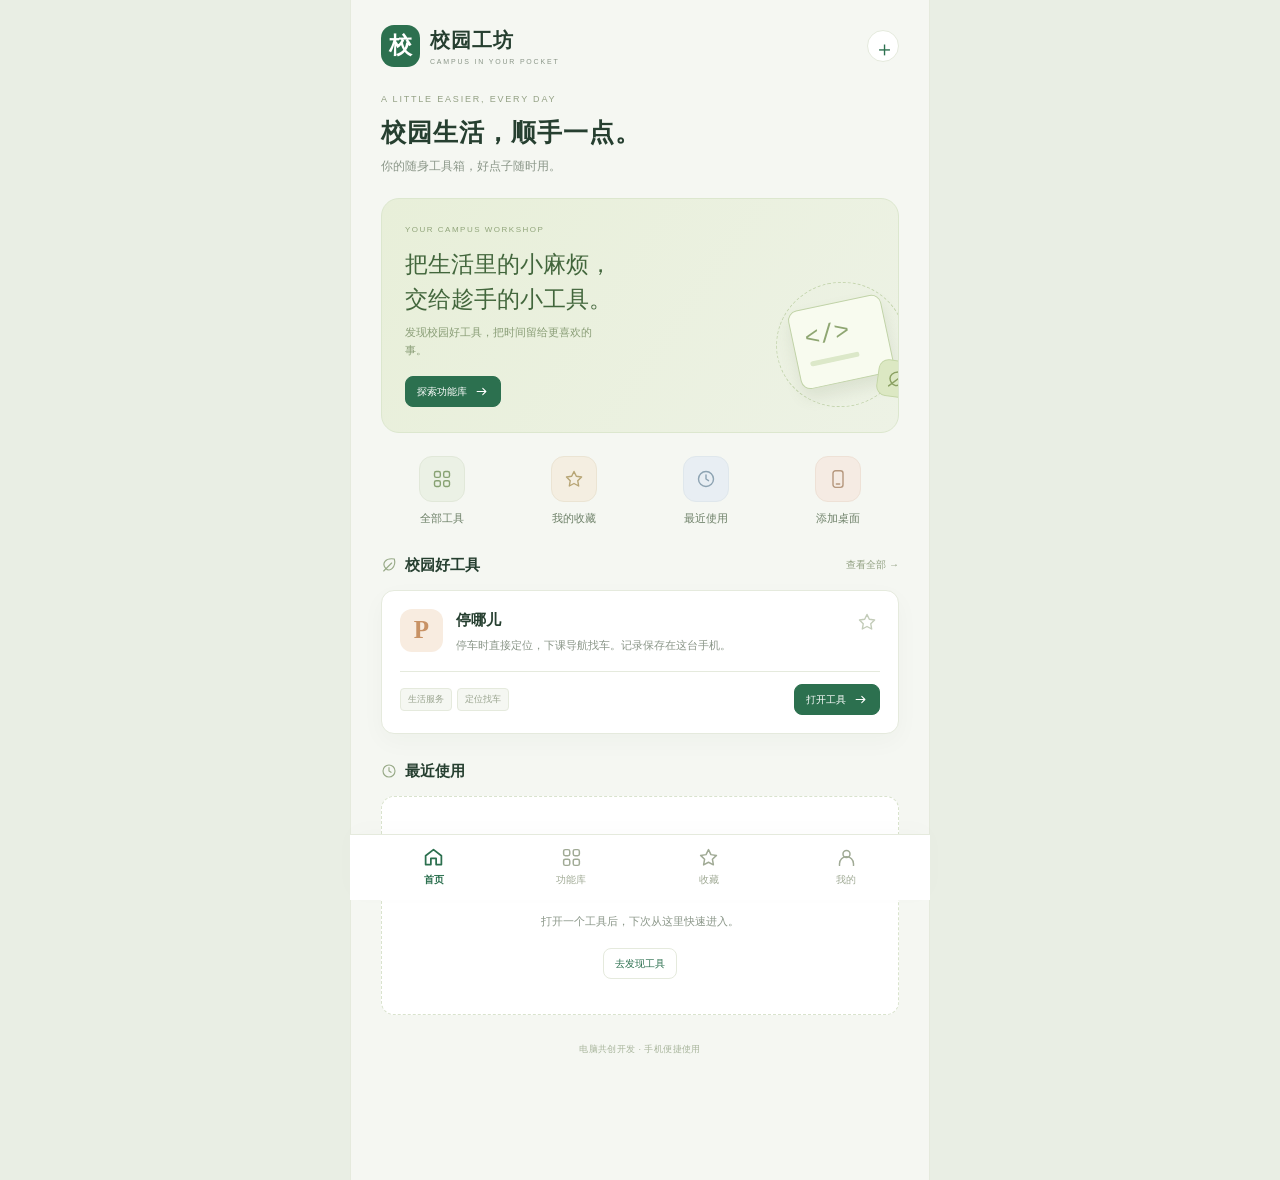
==== index.html @ c46b449a "Publish standalone campus mobile app" ====
<!doctype html><html lang="zh-CN"><head><meta charset="utf-8"><meta name="viewport" content="width=device-width,initial-scale=1,viewport-fit=cover"><meta name="theme-color" content="#f5f7f2"><meta name="apple-mobile-web-app-capable" content="yes"><meta name="apple-mobile-web-app-status-bar-style" content="default"><meta name="apple-mobile-web-app-title" content="校园工坊"><title>校园工坊 · 随身工具箱</title><link rel="manifest" href="manifest.webmanifest"><link rel="icon" href="icon.svg" type="image/svg+xml"><link rel="apple-touch-icon" href="icon-192.png"><link rel="stylesheet" href="style.css"></head><body><div class="app-shell"><header class="header"><a class="brand" href="#home"><span class="logo">校</span><span>校园工坊<small>CAMPUS IN YOUR POCKET</small></span></a><button id="install-top" class="icon-button" aria-label="安装到手机桌面">＋</button></header><main id="main"><div class="empty">正在打开你的校园工具箱…</div></main><nav id="nav" class="bottom-nav" aria-label="手机主导航"></nav><div id="connection" class="connection" hidden>当前离线，已安装的工具与手机记录仍可使用。<button id="retry">重新连接</button></div></div><dialog id="dialog"><div id="dialog-content"></div></dialog><div id="toast" role="status" aria-live="polite"></div><script src="device-store.js"></script><script src="device-ui.js"></script><script src="app.js"></script></body></html>
---- style.css ----
:root{--bg:#f5f7f2;--card:#fff;--ink:#263f30;--muted:#8a9688;--line:#e5eadd;--green:#2c704f;--tint:#eaf0e0;--shadow:0 8px 24px #28432908}*{box-sizing:border-box}html{scroll-behavior:smooth}body{margin:0;background:var(--bg);color:var(--ink);font:14px/1.6 "Segoe UI","Microsoft YaHei",sans-serif}button,input,select{font:inherit}a{color:inherit;text-decoration:none}button{cursor:pointer}button:disabled{opacity:.55;cursor:wait}button:focus-visible,a:focus-visible{outline:3px solid #a7c98c;outline-offset:3px}.app-shell{max-width:580px;margin:auto;min-height:100dvh}.header{padding:24px 24px 17px;display:flex;align-items:center;justify-content:space-between;gap:20px}.brand{display:flex;align-items:center;gap:10px;font-size:20px;font-weight:650;letter-spacing:1px}.brand small{display:block;font-size:7px;letter-spacing:1.8px;color:var(--muted);font-weight:400}.logo{background:var(--green);color:#fff;display:inline-grid;place-items:center;width:39px;height:42px;border-radius:13px;font-size:23px;flex-shrink:0}.icon-button{border:1px solid var(--line);background:var(--card);border-radius:50%;height:32px;width:32px;color:var(--green);font-size:21px}main{padding:8px 24px 120px}.eyebrow{font-size:9px;color:#94a185;letter-spacing:1.8px}.greeting{font-size:25px;font-weight:600;letter-spacing:1px;margin:7px 0 6px;line-height:1.5}.subtitle{font-size:12px;color:var(--muted);margin:0 0 22px}.hero{padding:25px 23px;border:1px solid #dce7ce;background:linear-gradient(125deg,#e8efd9,#edf2e5);border-radius:18px;position:relative;overflow:hidden;min-height:193px}.hero .eyebrow{font-size:8px;letter-spacing:1.5px;color:#91a57b}.hero h2{font-size:23px;font-weight:550;line-height:1.5;margin:10px 0 8px;color:#42663c;position:relative;z-index:1}.hero p{font-size:11px;color:#8a9e77;max-width:190px;margin:0 0 17px;position:relative;z-index:1}.hero .button{position:relative;z-index:1}.hero-art{position:absolute;right:-8px;bottom:25px;transform:rotate(-12deg);width:130px;height:125px}.hero-art:before{content:"";position:absolute;inset:0;border:1px dashed #c6d6b0;border-radius:50%}.art-window{position:absolute;left:18px;top:20px;width:95px;height:80px;border:1px solid #c1d3a8;border-radius:10px;background:#f8fbef;box-shadow:0 9px 15px #657b5020;padding:12px;color:#8fa672;font:25px/1.4 monospace}.art-window:after{content:"";display:block;background:#dce8c9;height:5px;width:50px;border-radius:3px;margin-top:5px}.art-leaf{position:absolute;bottom:-1px;right:0;width:37px;height:37px;border-radius:10px;background:#dce8c3;border:1px solid #c4d6a6;display:grid;place-items:center;color:#8ba163;transform:rotate(20deg)}.button{display:inline-flex;gap:7px;align-items:center;justify-content:center;border:1px solid var(--line);padding:10px 14px;background:var(--card);border-radius:8px;color:var(--green);font-size:12px;line-height:1.5}.button.primary{background:var(--green);border-color:var(--green);color:white}.button.small{padding:7px 11px;font-size:10px}.button.ghost{background:transparent;border-color:transparent}.icon{width:20px;height:20px;fill:none;stroke:currentColor;stroke-width:1.7;stroke-linecap:round;stroke-linejoin:round;flex-shrink:0}.button .icon{width:15px;height:15px}.shortcuts{display:grid;grid-template-columns:repeat(4,1fr);gap:9px;margin:23px 0 25px}.shortcut{text-align:center;display:block;font-size:11px;color:#6d8068}.shortcut .tile{display:grid;place-items:center;width:46px;height:46px;margin:0 auto 8px;border-radius:13px;border:1px solid #e1e8d9;background:#ebf1e5;color:#88a273}.shortcut:nth-child(2) .tile{background:#f4eee1;color:#b7a575;border-color:#ebe4d3}.shortcut:nth-child(3) .tile{background:#e8eef3;color:#8da3b2;border-color:#dfe7ec}.shortcut:nth-child(4) .tile{background:#f5ebe3;color:#b6987e;border-color:#eee1d6}.section-head{display:flex;justify-content:space-between;align-items:center;gap:15px;margin:25px 0 13px}.section-head h2{margin:0;font-size:15px;font-weight:600;display:flex;gap:8px;align-items:center}.section-head>a{font-size:10px;color:#93a284}.section-head .icon{width:16px;height:16px;color:#98aa88}.tool{border:1px solid var(--line);border-radius:13px;background:var(--card);padding:18px;margin-bottom:12px;box-shadow:var(--shadow)}.tool-top{display:flex;gap:13px;align-items:flex-start}.tool-icon{width:43px;height:43px;display:grid;place-items:center;background:#edf3e7;color:#819d68;border-radius:12px;flex-shrink:0}.tool-icon.parking{background:#f8ece0;color:#c89265}.tool-icon .letter{font-size:25px;font-weight:600;font-family:Georgia,serif}.tool-info{flex:1;min-width:0}.tool h3{font-size:15px;font-weight:600;line-height:1.5;margin:0 0 5px;overflow-wrap:anywhere}.tool p{font-size:11px;color:var(--muted);margin:0;line-height:1.8;overflow-wrap:anywhere}.star{border:0;background:none;padding:3px;color:#c3ccb9;flex-shrink:0}.star.on{color:#c1a35d}.star.on .icon{fill:#efe3b2}.tool-bottom{margin-top:15px;padding-top:12px;border-top:1px solid var(--line);display:flex;align-items:center;justify-content:space-between;gap:15px}.tag{font-size:9px;padding:3px 7px;background:var(--bg);border:1px solid var(--line);border-radius:4px;color:#99a38e}.tags{display:flex;gap:5px;flex-wrap:wrap}.empty{padding:35px 22px;border:1px dashed #d9e3cd;background:var(--card);border-radius:13px;text-align:center;color:var(--muted);font-size:12px;line-height:1.9}.empty .icon{width:30px;height:30px;color:#b3c3a2}.empty strong{display:block;font-weight:500;color:#7d9270;font-size:13px;margin:8px 0}.empty p{margin:5px 0 16px;font-size:11px}.empty .button{margin:0 4px}.bottom-nav{position:fixed;bottom:0;left:50%;transform:translateX(-50%);width:min(100%,580px);background:var(--card);border-top:1px solid var(--line);display:grid;grid-template-columns:repeat(4,1fr);padding:12px 15px calc(12px + env(safe-area-inset-bottom));z-index:8;box-shadow:0 -5px 25px #283b2004}.bottom-nav a{font-size:10px;text-align:center;color:#a0aa95;display:flex;align-items:center;gap:4px;flex-direction:column}.bottom-nav a.active{color:var(--green);font-weight:600}.bottom-nav a.active .icon{stroke-width:2}.bottom-nav .icon{width:21px;height:21px}.search{display:flex;gap:9px;align-items:center;background:var(--card);border:1px solid var(--line);border-radius:10px;padding:11px 13px;margin:19px 0 15px;color:#9bac8c}.search .icon{width:17px;height:17px}.search input{border:0;outline:0;width:100%;background:transparent;color:var(--ink);font-size:12px}.chips{display:flex;gap:8px;overflow:auto;padding:0 0 8px;scrollbar-width:none}.chip{border:1px solid var(--line);border-radius:20px;background:transparent;padding:6px 12px;font-size:11px;color:#99a58e;white-space:nowrap}.chip.active{color:var(--green);border-color:#cbdcba;background:#e9f0df}.catalog-count{font-size:10px;color:#a1ae94;margin:14px 0}.profile{border:1px solid var(--line);background:var(--card);border-radius:15px;padding:23px;display:flex;gap:14px;align-items:center;margin-top:20px}.avatar{width:48px;height:48px;background:#e8eddb;color:#8c9e74;display:grid;place-items:center;border-radius:50%;font-size:20px}.profile h2{font-size:16px;font-weight:600;margin:0 0 5px}.profile p{font-size:11px;color:var(--muted);margin:0}.stats{display:grid;grid-template-columns:1fr 1fr;gap:12px;margin:15px 0 22px}.stat{text-align:center;border:1px solid var(--line);background:var(--card);border-radius:11px;padding:17px}.stat strong{font-size:23px;font-weight:600;display:block;color:#6c865a}.stat span{color:var(--muted);font-size:10px}.settings{border:1px solid var(--line);background:var(--card);border-radius:13px;padding:0 17px}.setting{padding:16px 0;display:flex;align-items:center;gap:10px;border-bottom:1px solid var(--line)}.setting:last-child{border:0}.setting .icon{color:#a2b18c;width:18px;height:18px}.setting span{flex:1;font-size:12px}.setting small{font-size:10px;color:var(--muted)}.setting button{border:1px solid var(--line);background:var(--bg);border-radius:6px;color:var(--green);padding:5px 9px;font-size:10px}.note{font-size:10px;color:#9daa91;line-height:1.9;margin:19px 5px}.connection{position:fixed;bottom:85px;left:50%;transform:translateX(-50%);width:min(90%,520px);border:1px solid #e9d5b4;background:#fff8e8;color:#a0875a;border-radius:9px;padding:11px 15px;font-size:11px;z-index:10}.connection button{border:0;background:none;color:#846c42;text-decoration:underline}dialog{border:1px solid var(--line);border-radius:16px;background:var(--card);color:var(--ink);padding:25px;width:390px;max-width:calc(100vw - 30px);max-height:85vh;box-shadow:0 20px 60px #17332225}dialog::backdrop{background:#273b3255;backdrop-filter:blur(3px)}.dialog-head{display:flex;justify-content:space-between;align-items:center;margin-bottom:17px}.dialog-head h2{font-size:17px;margin:0}.close{border:0;background:var(--bg);color:var(--muted);border-radius:50%;width:28px;height:28px;font-size:18px}.dialog-copy{font-size:12px;color:var(--muted);line-height:2}.dialog-copy ol{padding-left:22px}.dialog-copy li{margin:9px 0}.dialog-copy strong{color:var(--ink);font-weight:500}#toast{position:fixed;bottom:100px;left:50%;transform:translate(-50%,12px);background:#345a3e;color:white;padding:11px 18px;border-radius:9px;max-width:85%;font-size:12px;opacity:0;pointer-events:none;z-index:30;transition:.2s}#toast.show{opacity:1;transform:translate(-50%,0)}#toast.error{background:#ad6f4d}.offline{max-width:440px;margin:12vh auto;text-align:center;padding:30px}.offline h1{font-size:23px}.offline p{color:var(--muted);font-size:13px;line-height:2}.app-footer{font-size:9px;text-align:center;color:#a8b59c;letter-spacing:.4px;margin:27px 0 4px}.dark{--bg:#202b23;--card:#28372c;--ink:#dbe6d1;--muted:#94a88a;--line:#3b4c36;--green:#8eaf70;--tint:#34472e}.dark .hero{background:linear-gradient(125deg,#344a2c,#354531);border-color:#4e6340}.dark .hero h2{color:#d0e0b9}.dark .hero p{color:#a1b48d}.dark .button.primary{color:#1e3520}.dark .chip.active{background:#3a4f31;color:#c1d3ae}.dark .tool-icon{background:#3d5033}.dark .tool-icon.parking{background:#4d4232}.dark .empty{border-color:#4b603e}.dark .avatar{background:#3d5033;color:#bbd19e}.dark .hero-art{opacity:.65}.dark .shortcuts .tile{background:#374830;border-color:#485c40}.dark .stat strong{color:#abc28f}@media(min-width:700px){.app-shell{border-left:1px solid var(--line);border-right:1px solid var(--line);background:var(--bg)}body{background:#e9eee4}.dark body{background:#152219}main{padding-left:30px;padding-right:30px}.header{padding-left:30px;padding-right:30px}}@media(max-width:350px){main,.header{padding-left:17px;padding-right:17px}.hero{padding:22px 18px}.hero-art{opacity:.5;right:-20px}.greeting{font-size:23px}.hero h2{font-size:21px}}
:root .shortcut-button{border:0;background:none;padding:0;font-family:inherit;cursor:pointer}:root .stat-button{font-family:inherit;cursor:pointer;color:inherit}
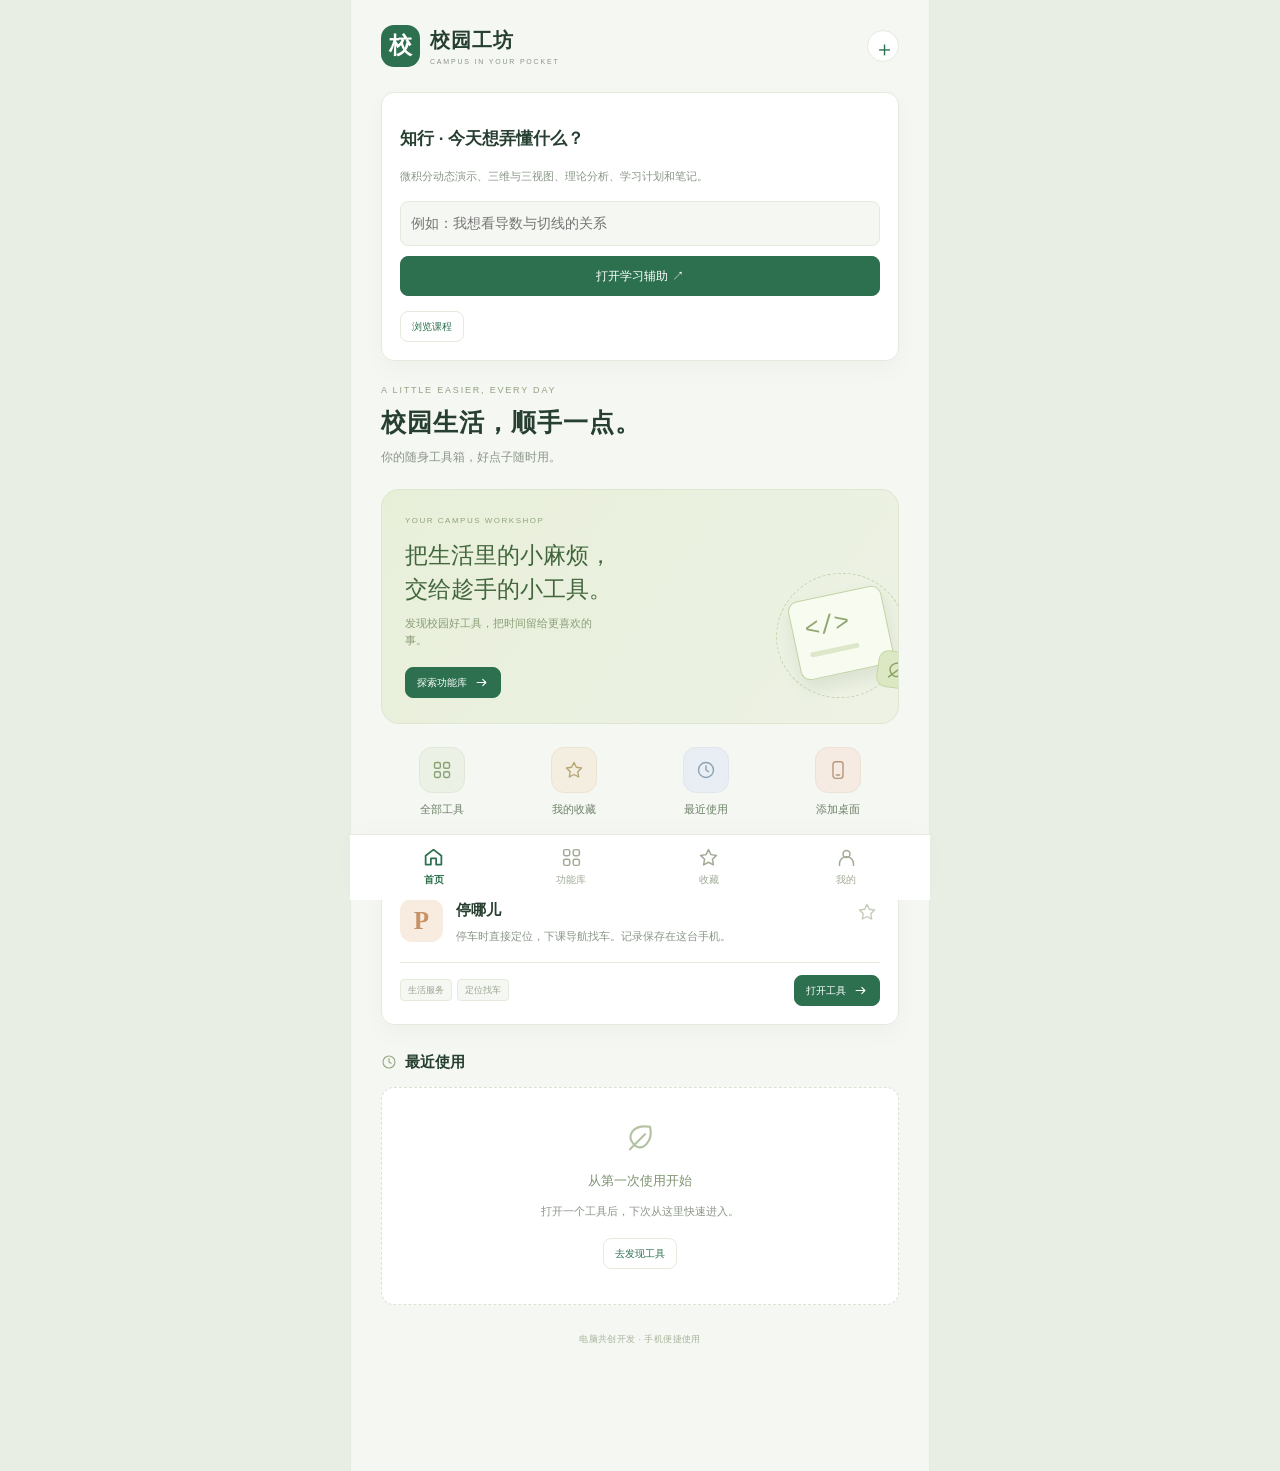
==== commit 07d19846: "Publish standalone campus mobile app" ====
--- a/index.html
+++ b/index.html
@@ -1 +1 @@
-<!doctype html><html lang="zh-CN"><head><meta charset="utf-8"><meta name="viewport" content="width=device-width,initial-scale=1,viewport-fit=cover"><meta name="theme-color" content="#f5f7f2"><meta name="apple-mobile-web-app-capable" content="yes"><meta name="apple-mobile-web-app-status-bar-style" content="default"><meta name="apple-mobile-web-app-title" content="校园工坊"><title>校园工坊 · 随身工具箱</title><link rel="manifest" href="manifest.webmanifest"><link rel="icon" href="icon.svg" type="image/svg+xml"><link rel="apple-touch-icon" href="icon-192.png"><link rel="stylesheet" href="style.css"></head><body><div class="app-shell"><header class="header"><a class="brand" href="#home"><span class="logo">校</span><span>校园工坊<small>CAMPUS IN YOUR POCKET</small></span></a><button id="install-top" class="icon-button" aria-label="安装到手机桌面">＋</button></header><main id="main"><div class="empty">正在打开你的校园工具箱…</div></main><nav id="nav" class="bottom-nav" aria-label="手机主导航"></nav><div id="connection" class="connection" hidden>当前离线，已安装的工具与手机记录仍可使用。<button id="retry">重新连接</button></div></div><dialog id="dialog"><div id="dialog-content"></div></dialog><div id="toast" role="status" aria-live="polite"></div><script src="device-store.js"></script><script src="device-ui.js"></script><script src="app.js"></script></body></html>
+<!doctype html><html lang="zh-CN"><head><meta charset="utf-8"><meta name="viewport" content="width=device-width,initial-scale=1,viewport-fit=cover"><meta name="theme-color" content="#f5f7f2"><meta name="apple-mobile-web-app-capable" content="yes"><meta name="apple-mobile-web-app-status-bar-style" content="default"><meta name="apple-mobile-web-app-title" content="校园工坊"><title>校园工坊 · 随身工具箱</title><link rel="manifest" href="manifest.webmanifest"><link rel="icon" href="icon.svg" type="image/svg+xml"><link rel="apple-touch-icon" href="icon-192.png"><link rel="stylesheet" href="style.css"></head><body><div class="app-shell"><header class="header"><a class="brand" href="#home"><span class="logo">校</span><span>校园工坊<small>CAMPUS IN YOUR POCKET</small></span></a><button id="install-top" class="icon-button" aria-label="安装到手机桌面">＋</button></header><main id="main"><div class="empty">正在打开你的校园工具箱…</div></main><nav id="nav" class="bottom-nav" aria-label="手机主导航"></nav><div id="connection" class="connection" hidden>当前离线，已安装的工具与手机记录仍可使用。<button id="retry">重新连接</button></div></div><dialog id="dialog"><div id="dialog-content"></div></dialog><div id="toast" role="status" aria-live="polite"></div><script src="device-store.js"></script><script src="device-ui.js"></script><script src="updates.js"></script><script src="app.js"></script><script src="study-entry.js"></script></body></html>
--- a/style.css
+++ b/style.css
@@ -1,2 +1,4 @@
 :root{--bg:#f5f7f2;--card:#fff;--ink:#263f30;--muted:#8a9688;--line:#e5eadd;--green:#2c704f;--tint:#eaf0e0;--shadow:0 8px 24px #28432908}*{box-sizing:border-box}html{scroll-behavior:smooth}body{margin:0;background:var(--bg);color:var(--ink);font:14px/1.6 "Segoe UI","Microsoft YaHei",sans-serif}button,input,select{font:inherit}a{color:inherit;text-decoration:none}button{cursor:pointer}button:disabled{opacity:.55;cursor:wait}button:focus-visible,a:focus-visible{outline:3px solid #a7c98c;outline-offset:3px}.app-shell{max-width:580px;margin:auto;min-height:100dvh}.header{padding:24px 24px 17px;display:flex;align-items:center;justify-content:space-between;gap:20px}.brand{display:flex;align-items:center;gap:10px;font-size:20px;font-weight:650;letter-spacing:1px}.brand small{display:block;font-size:7px;letter-spacing:1.8px;color:var(--muted);font-weight:400}.logo{background:var(--green);color:#fff;display:inline-grid;place-items:center;width:39px;height:42px;border-radius:13px;font-size:23px;flex-shrink:0}.icon-button{border:1px solid var(--line);background:var(--card);border-radius:50%;height:32px;width:32px;color:var(--green);font-size:21px}main{padding:8px 24px 120px}.eyebrow{font-size:9px;color:#94a185;letter-spacing:1.8px}.greeting{font-size:25px;font-weight:600;letter-spacing:1px;margin:7px 0 6px;line-height:1.5}.subtitle{font-size:12px;color:var(--muted);margin:0 0 22px}.hero{padding:25px 23px;border:1px solid #dce7ce;background:linear-gradient(125deg,#e8efd9,#edf2e5);border-radius:18px;position:relative;overflow:hidden;min-height:193px}.hero .eyebrow{font-size:8px;letter-spacing:1.5px;color:#91a57b}.hero h2{font-size:23px;font-weight:550;line-height:1.5;margin:10px 0 8px;color:#42663c;position:relative;z-index:1}.hero p{font-size:11px;color:#8a9e77;max-width:190px;margin:0 0 17px;position:relative;z-index:1}.hero .button{position:relative;z-index:1}.hero-art{position:absolute;right:-8px;bottom:25px;transform:rotate(-12deg);width:130px;height:125px}.hero-art:before{content:"";position:absolute;inset:0;border:1px dashed #c6d6b0;border-radius:50%}.art-window{position:absolute;left:18px;top:20px;width:95px;height:80px;border:1px solid #c1d3a8;border-radius:10px;background:#f8fbef;box-shadow:0 9px 15px #657b5020;padding:12px;color:#8fa672;font:25px/1.4 monospace}.art-window:after{content:"";display:block;background:#dce8c9;height:5px;width:50px;border-radius:3px;margin-top:5px}.art-leaf{position:absolute;bottom:-1px;right:0;width:37px;height:37px;border-radius:10px;background:#dce8c3;border:1px solid #c4d6a6;display:grid;place-items:center;color:#8ba163;transform:rotate(20deg)}.button{display:inline-flex;gap:7px;align-items:center;justify-content:center;border:1px solid var(--line);padding:10px 14px;background:var(--card);border-radius:8px;color:var(--green);font-size:12px;line-height:1.5}.button.primary{background:var(--green);border-color:var(--green);color:white}.button.small{padding:7px 11px;font-size:10px}.button.ghost{background:transparent;border-color:transparent}.icon{width:20px;height:20px;fill:none;stroke:currentColor;stroke-width:1.7;stroke-linecap:round;stroke-linejoin:round;flex-shrink:0}.button .icon{width:15px;height:15px}.shortcuts{display:grid;grid-template-columns:repeat(4,1fr);gap:9px;margin:23px 0 25px}.shortcut{text-align:center;display:block;font-size:11px;color:#6d8068}.shortcut .tile{display:grid;place-items:center;width:46px;height:46px;margin:0 auto 8px;border-radius:13px;border:1px solid #e1e8d9;background:#ebf1e5;color:#88a273}.shortcut:nth-child(2) .tile{background:#f4eee1;color:#b7a575;border-color:#ebe4d3}.shortcut:nth-child(3) .tile{background:#e8eef3;color:#8da3b2;border-color:#dfe7ec}.shortcut:nth-child(4) .tile{background:#f5ebe3;color:#b6987e;border-color:#eee1d6}.section-head{display:flex;justify-content:space-between;align-items:center;gap:15px;margin:25px 0 13px}.section-head h2{margin:0;font-size:15px;font-weight:600;display:flex;gap:8px;align-items:center}.section-head>a{font-size:10px;color:#93a284}.section-head .icon{width:16px;height:16px;color:#98aa88}.tool{border:1px solid var(--line);border-radius:13px;background:var(--card);padding:18px;margin-bottom:12px;box-shadow:var(--shadow)}.tool-top{display:flex;gap:13px;align-items:flex-start}.tool-icon{width:43px;height:43px;display:grid;place-items:center;background:#edf3e7;color:#819d68;border-radius:12px;flex-shrink:0}.tool-icon.parking{background:#f8ece0;color:#c89265}.tool-icon .letter{font-size:25px;font-weight:600;font-family:Georgia,serif}.tool-info{flex:1;min-width:0}.tool h3{font-size:15px;font-weight:600;line-height:1.5;margin:0 0 5px;overflow-wrap:anywhere}.tool p{font-size:11px;color:var(--muted);margin:0;line-height:1.8;overflow-wrap:anywhere}.star{border:0;background:none;padding:3px;color:#c3ccb9;flex-shrink:0}.star.on{color:#c1a35d}.star.on .icon{fill:#efe3b2}.tool-bottom{margin-top:15px;padding-top:12px;border-top:1px solid var(--line);display:flex;align-items:center;justify-content:space-between;gap:15px}.tag{font-size:9px;padding:3px 7px;background:var(--bg);border:1px solid var(--line);border-radius:4px;color:#99a38e}.tags{display:flex;gap:5px;flex-wrap:wrap}.empty{padding:35px 22px;border:1px dashed #d9e3cd;background:var(--card);border-radius:13px;text-align:center;color:var(--muted);font-size:12px;line-height:1.9}.empty .icon{width:30px;height:30px;color:#b3c3a2}.empty strong{display:block;font-weight:500;color:#7d9270;font-size:13px;margin:8px 0}.empty p{margin:5px 0 16px;font-size:11px}.empty .button{margin:0 4px}.bottom-nav{position:fixed;bottom:0;left:50%;transform:translateX(-50%);width:min(100%,580px);background:var(--card);border-top:1px solid var(--line);display:grid;grid-template-columns:repeat(4,1fr);padding:12px 15px calc(12px + env(safe-area-inset-bottom));z-index:8;box-shadow:0 -5px 25px #283b2004}.bottom-nav a{font-size:10px;text-align:center;color:#a0aa95;display:flex;align-items:center;gap:4px;flex-direction:column}.bottom-nav a.active{color:var(--green);font-weight:600}.bottom-nav a.active .icon{stroke-width:2}.bottom-nav .icon{width:21px;height:21px}.search{display:flex;gap:9px;align-items:center;background:var(--card);border:1px solid var(--line);border-radius:10px;padding:11px 13px;margin:19px 0 15px;color:#9bac8c}.search .icon{width:17px;height:17px}.search input{border:0;outline:0;width:100%;background:transparent;color:var(--ink);font-size:12px}.chips{display:flex;gap:8px;overflow:auto;padding:0 0 8px;scrollbar-width:none}.chip{border:1px solid var(--line);border-radius:20px;background:transparent;padding:6px 12px;font-size:11px;color:#99a58e;white-space:nowrap}.chip.active{color:var(--green);border-color:#cbdcba;background:#e9f0df}.catalog-count{font-size:10px;color:#a1ae94;margin:14px 0}.profile{border:1px solid var(--line);background:var(--card);border-radius:15px;padding:23px;display:flex;gap:14px;align-items:center;margin-top:20px}.avatar{width:48px;height:48px;background:#e8eddb;color:#8c9e74;display:grid;place-items:center;border-radius:50%;font-size:20px}.profile h2{font-size:16px;font-weight:600;margin:0 0 5px}.profile p{font-size:11px;color:var(--muted);margin:0}.stats{display:grid;grid-template-columns:1fr 1fr;gap:12px;margin:15px 0 22px}.stat{text-align:center;border:1px solid var(--line);background:var(--card);border-radius:11px;padding:17px}.stat strong{font-size:23px;font-weight:600;display:block;color:#6c865a}.stat span{color:var(--muted);font-size:10px}.settings{border:1px solid var(--line);background:var(--card);border-radius:13px;padding:0 17px}.setting{padding:16px 0;display:flex;align-items:center;gap:10px;border-bottom:1px solid var(--line)}.setting:last-child{border:0}.setting .icon{color:#a2b18c;width:18px;height:18px}.setting span{flex:1;font-size:12px}.setting small{font-size:10px;color:var(--muted)}.setting button{border:1px solid var(--line);background:var(--bg);border-radius:6px;color:var(--green);padding:5px 9px;font-size:10px}.note{font-size:10px;color:#9daa91;line-height:1.9;margin:19px 5px}.connection{position:fixed;bottom:85px;left:50%;transform:translateX(-50%);width:min(90%,520px);border:1px solid #e9d5b4;background:#fff8e8;color:#a0875a;border-radius:9px;padding:11px 15px;font-size:11px;z-index:10}.connection button{border:0;background:none;color:#846c42;text-decoration:underline}dialog{border:1px solid var(--line);border-radius:16px;background:var(--card);color:var(--ink);padding:25px;width:390px;max-width:calc(100vw - 30px);max-height:85vh;box-shadow:0 20px 60px #17332225}dialog::backdrop{background:#273b3255;backdrop-filter:blur(3px)}.dialog-head{display:flex;justify-content:space-between;align-items:center;margin-bottom:17px}.dialog-head h2{font-size:17px;margin:0}.close{border:0;background:var(--bg);color:var(--muted);border-radius:50%;width:28px;height:28px;font-size:18px}.dialog-copy{font-size:12px;color:var(--muted);line-height:2}.dialog-copy ol{padding-left:22px}.dialog-copy li{margin:9px 0}.dialog-copy strong{color:var(--ink);font-weight:500}#toast{position:fixed;bottom:100px;left:50%;transform:translate(-50%,12px);background:#345a3e;color:white;padding:11px 18px;border-radius:9px;max-width:85%;font-size:12px;opacity:0;pointer-events:none;z-index:30;transition:.2s}#toast.show{opacity:1;transform:translate(-50%,0)}#toast.error{background:#ad6f4d}.offline{max-width:440px;margin:12vh auto;text-align:center;padding:30px}.offline h1{font-size:23px}.offline p{color:var(--muted);font-size:13px;line-height:2}.app-footer{font-size:9px;text-align:center;color:#a8b59c;letter-spacing:.4px;margin:27px 0 4px}.dark{--bg:#202b23;--card:#28372c;--ink:#dbe6d1;--muted:#94a88a;--line:#3b4c36;--green:#8eaf70;--tint:#34472e}.dark .hero{background:linear-gradient(125deg,#344a2c,#354531);border-color:#4e6340}.dark .hero h2{color:#d0e0b9}.dark .hero p{color:#a1b48d}.dark .button.primary{color:#1e3520}.dark .chip.active{background:#3a4f31;color:#c1d3ae}.dark .tool-icon{background:#3d5033}.dark .tool-icon.parking{background:#4d4232}.dark .empty{border-color:#4b603e}.dark .avatar{background:#3d5033;color:#bbd19e}.dark .hero-art{opacity:.65}.dark .shortcuts .tile{background:#374830;border-color:#485c40}.dark .stat strong{color:#abc28f}@media(min-width:700px){.app-shell{border-left:1px solid var(--line);border-right:1px solid var(--line);background:var(--bg)}body{background:#e9eee4}.dark body{background:#152219}main{padding-left:30px;padding-right:30px}.header{padding-left:30px;padding-right:30px}}@media(max-width:350px){main,.header{padding-left:17px;padding-right:17px}.hero{padding:22px 18px}.hero-art{opacity:.5;right:-20px}.greeting{font-size:23px}.hero h2{font-size:21px}}
 :root .shortcut-button{border:0;background:none;padding:0;font-family:inherit;cursor:pointer}:root .stat-button{font-family:inherit;cursor:pointer;color:inherit}
+
+.study-entry-form{display:flex;flex-direction:column;gap:10px;margin:15px 0}.study-entry-form input{width:100%;border:1px solid var(--line);padding:10px;border-radius:8px;background:var(--bg);color:var(--ink)}#study-entry{margin-bottom:22px}#study-entry h2{font-size:17px}#study-entry p{font-size:11px;color:var(--muted)}
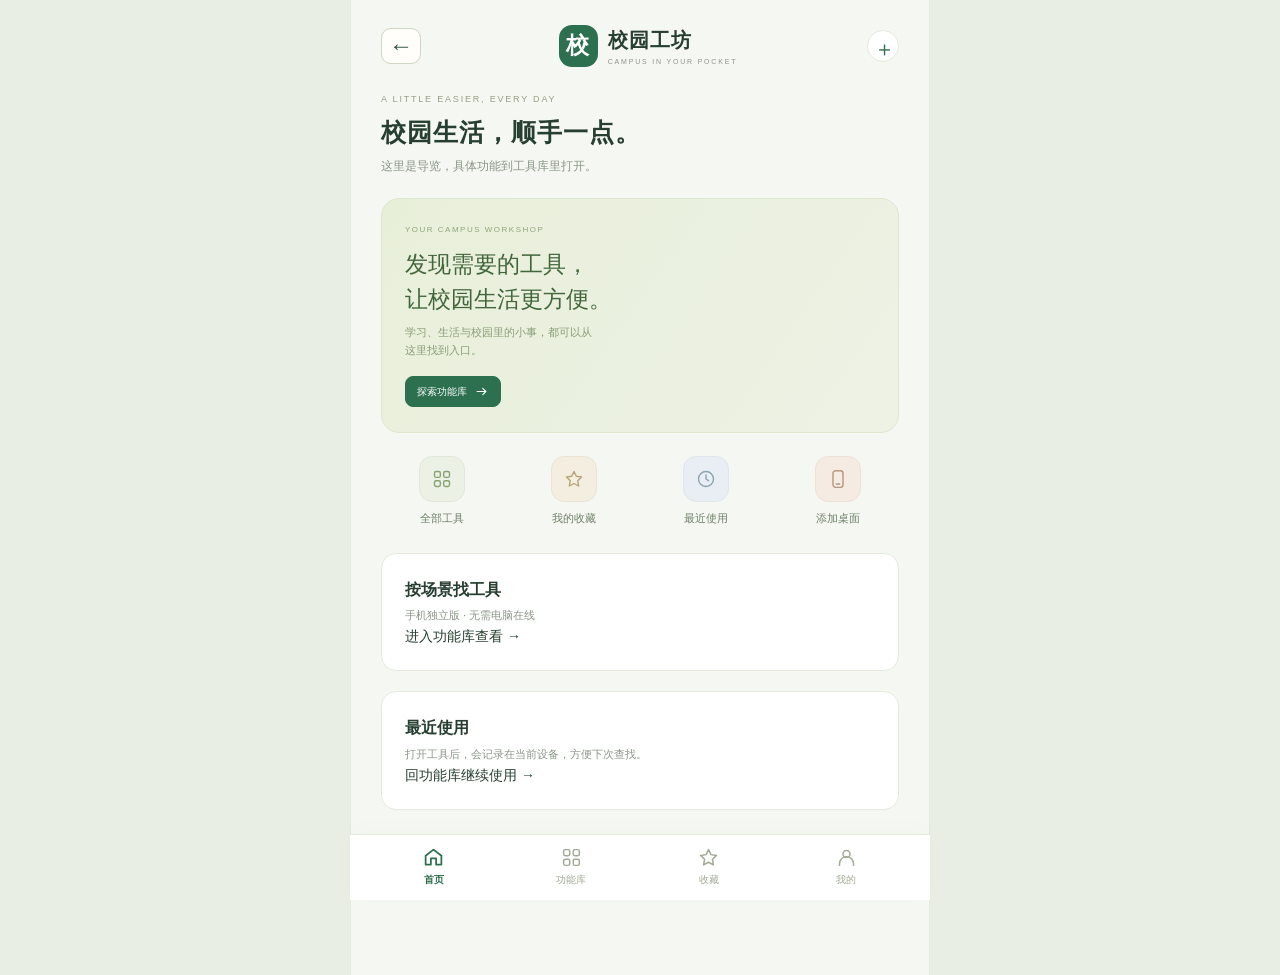
==== commit 1002d023: "Publish standalone campus mobile app" ====
--- a/index.html
+++ b/index.html
@@ -1 +1 @@
-<!doctype html><html lang="zh-CN"><head><meta charset="utf-8"><meta name="viewport" content="width=device-width,initial-scale=1,viewport-fit=cover"><meta name="theme-color" content="#f5f7f2"><meta name="apple-mobile-web-app-capable" content="yes"><meta name="apple-mobile-web-app-status-bar-style" content="default"><meta name="apple-mobile-web-app-title" content="校园工坊"><title>校园工坊 · 随身工具箱</title><link rel="manifest" href="manifest.webmanifest"><link rel="icon" href="icon.svg" type="image/svg+xml"><link rel="apple-touch-icon" href="icon-192.png"><link rel="stylesheet" href="style.css"></head><body><div class="app-shell"><header class="header"><a class="brand" href="#home"><span class="logo">校</span><span>校园工坊<small>CAMPUS IN YOUR POCKET</small></span></a><button id="install-top" class="icon-button" aria-label="安装到手机桌面">＋</button></header><main id="main"><div class="empty">正在打开你的校园工具箱…</div></main><nav id="nav" class="bottom-nav" aria-label="手机主导航"></nav><div id="connection" class="connection" hidden>当前离线，已安装的工具与手机记录仍可使用。<button id="retry">重新连接</button></div></div><dialog id="dialog"><div id="dialog-content"></div></dialog><div id="toast" role="status" aria-live="polite"></div><script src="device-store.js"></script><script src="device-ui.js"></script><script src="updates.js"></script><script src="app.js"></script><script src="study-entry.js"></script></body></html>
+<!doctype html><html lang="zh-CN"><head><meta charset="utf-8"><meta name="viewport" content="width=device-width,initial-scale=1,viewport-fit=cover"><meta name="theme-color" content="#f5f7f2"><meta name="apple-mobile-web-app-capable" content="yes"><meta name="apple-mobile-web-app-status-bar-style" content="default"><meta name="apple-mobile-web-app-title" content="校园工坊"><title>校园工坊 · 随身工具箱</title><link rel="manifest" href="manifest.webmanifest"><link rel="icon" href="icon.svg" type="image/svg+xml"><link rel="apple-touch-icon" href="icon-192.png"><link rel="stylesheet" href="style.css"></head><body><div class="app-shell"><header class="header"><a class="brand" href="#home"><span class="logo">校</span><span>校园工坊<small>CAMPUS IN YOUR POCKET</small></span></a><button id="install-top" class="icon-button" aria-label="安装到手机桌面">＋</button></header><main id="main"><div class="empty">正在打开你的校园工具箱…</div></main><nav id="nav" class="bottom-nav" aria-label="手机主导航"></nav><div id="connection" class="connection" hidden>当前离线，已安装的工具与手机记录仍可使用。<button id="retry">重新连接</button></div></div><dialog id="dialog"><div id="dialog-content"></div></dialog><div id="toast" role="status" aria-live="polite"></div><script src="device-store.js"></script><script src="device-ui.js"></script><script src="updates.js"></script><script src="app.js"></script><script src="tool-navigation.js"></script></body></html>
